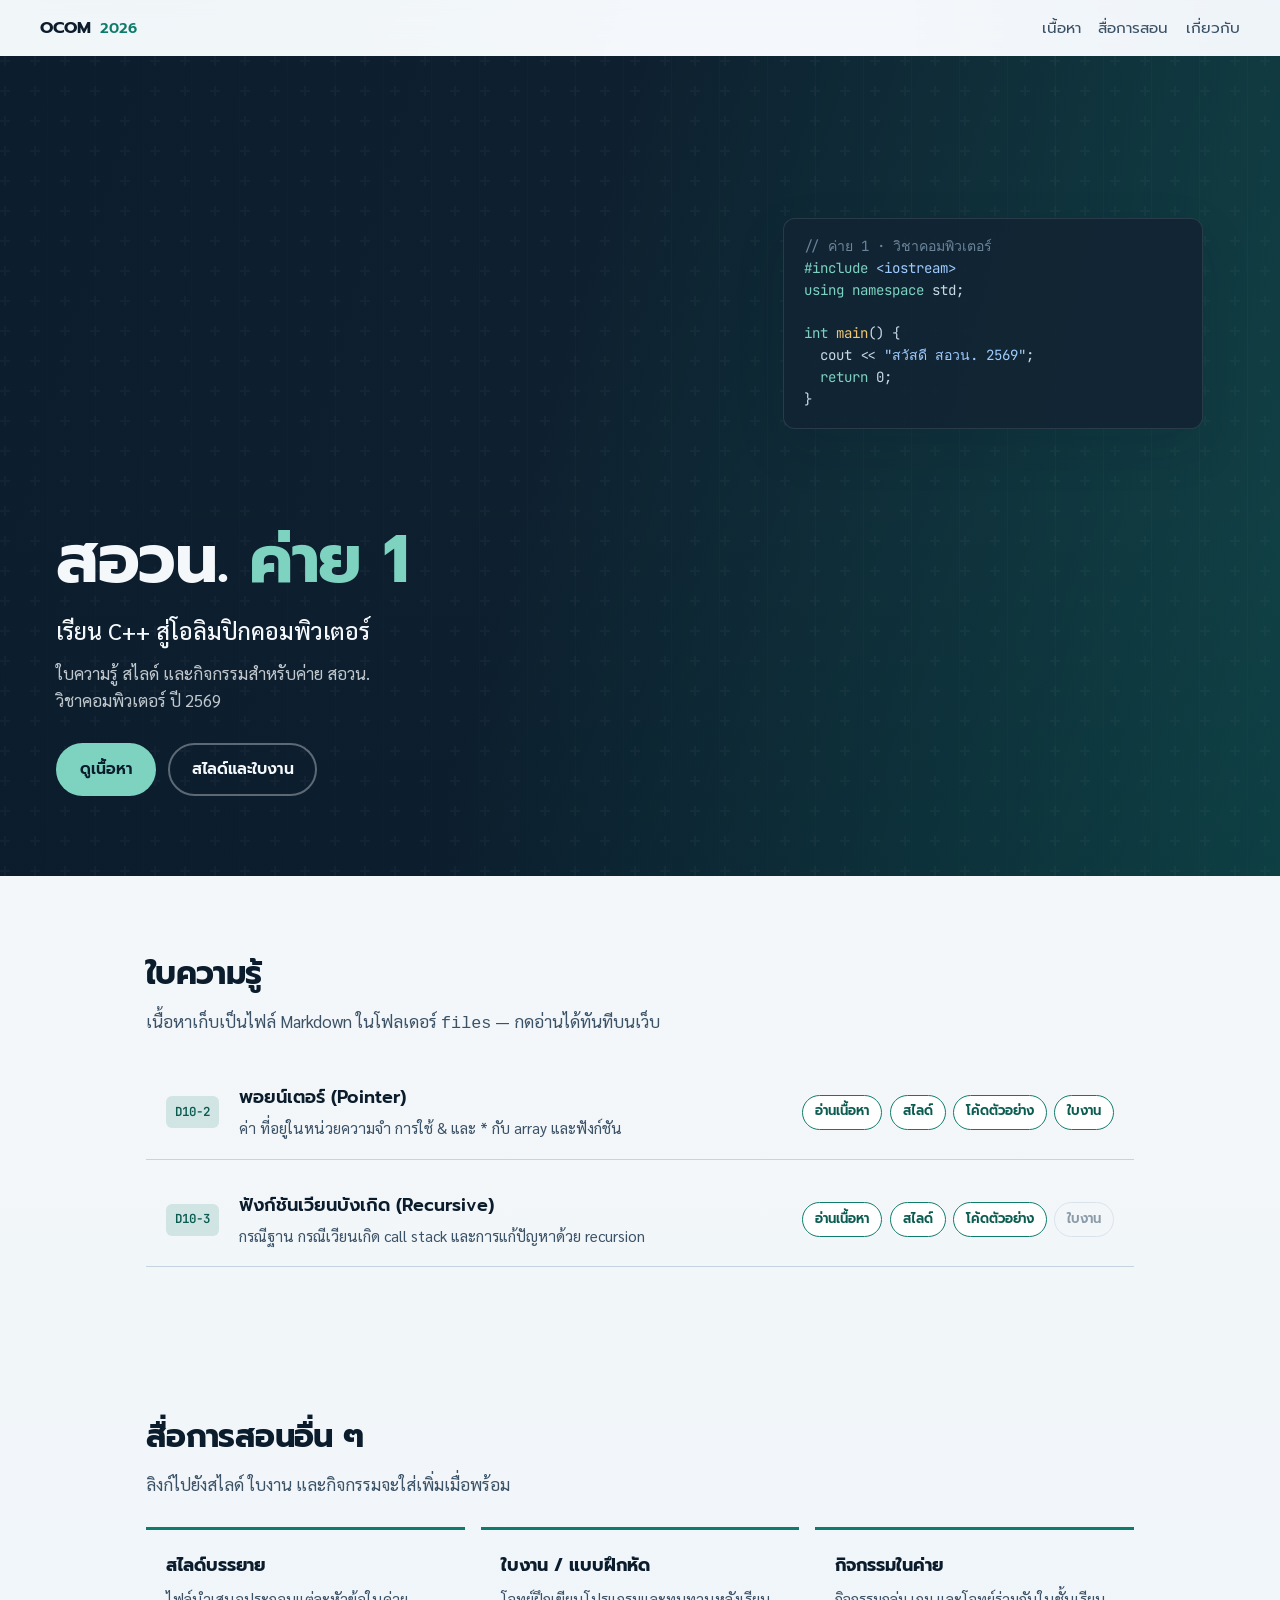
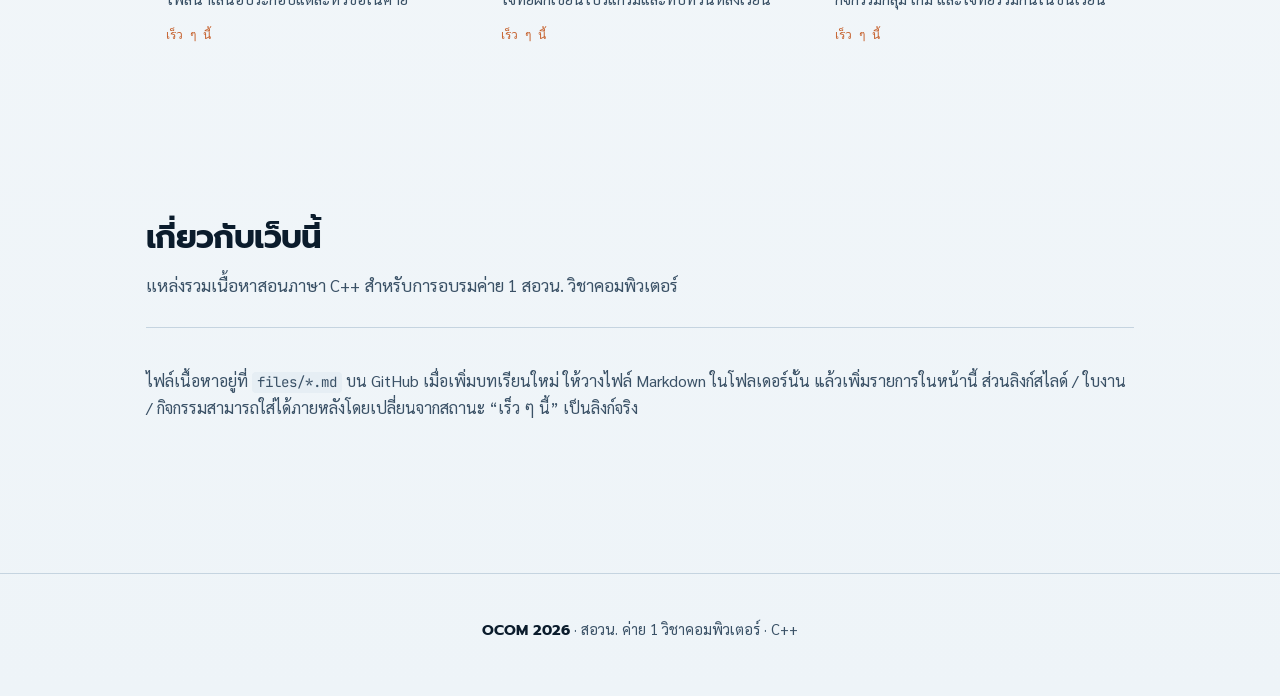
==== index.html @ b9bcac37 "Add shareable Recursive demo codes and Day 10-3 worksheet draft. Publish code_Recursive examples wit" ====
<!DOCTYPE html>
<html lang="th">
<head>
  <meta charset="UTF-8" />
  <meta name="viewport" content="width=device-width, initial-scale=1" />
  <title>OCOM 2026 · สอวน. ค่าย 1 คอมพิวเตอร์ — C++</title>
  <meta name="description" content="เว็บเนื้อหาเรียน C++ สำหรับค่าย สอวน. ค่าย 1 วิชาคอมพิวเตอร์ ปี 2569 — ใบความรู้ สไลด์ และกิจกรรม" />
  <link rel="preconnect" href="https://fonts.googleapis.com" />
  <link rel="preconnect" href="https://fonts.gstatic.com" crossorigin />
  <link href="https://fonts.googleapis.com/css2?family=JetBrains+Mono:wght@400;600&family=Prompt:wght@500;600;700&family=Sarabun:wght@400;500;600;700&display=swap" rel="stylesheet" />
  <link rel="stylesheet" href="assets/style.css" />
</head>
<body>
  <header class="site-header" id="site-header">
    <a class="brand" href="./">OCOM <span>2026</span></a>
    <nav class="nav" aria-label="เมนูหลัก">
      <a href="#lessons">เนื้อหา</a>
      <a href="#resources">สื่อการสอน</a>
      <a href="#about">เกี่ยวกับ</a>
    </nav>
  </header>

  <section class="hero" aria-label="หน้าแรก">
    <div class="hero-visual" aria-hidden="true"></div>
    <pre class="code-panel" aria-hidden="true"><span class="cm">// ค่าย 1 · วิชาคอมพิวเตอร์</span>
<span class="kw">#include</span> <span class="str">&lt;iostream&gt;</span>
<span class="kw">using namespace</span> std;

<span class="kw">int</span> <span class="fn">main</span>() {
  cout &lt;&lt; <span class="str">"สวัสดี สอวน. 2569"</span>;
  <span class="kw">return</span> 0;
}</pre>
    <div class="hero-content">
      <p class="hero-brand">สอวน. <em>ค่าย 1</em></p>
      <h1 class="hero-lead">เรียน C++ สู่โอลิมปิกคอมพิวเตอร์</h1>
      <p class="hero-sub">ใบความรู้ สไลด์ และกิจกรรมสำหรับค่าย สอวน. วิชาคอมพิวเตอร์ ปี 2569</p>
      <div class="cta-row">
        <a class="btn btn-primary" href="#lessons">ดูเนื้อหา</a>
        <a class="btn btn-ghost" href="#resources">สไลด์และใบงาน</a>
      </div>
    </div>
  </section>

  <main>
    <section class="section" id="lessons">
      <div class="section-head">
        <h2>ใบความรู้</h2>
        <p>เนื้อหาเก็บเป็นไฟล์ Markdown ในโฟลเดอร์ <code>files</code> — กดอ่านได้ทันทีบนเว็บ</p>
      </div>
      <ul class="lesson-list">
        <li class="lesson">
          <span class="lesson-day">D10-2</span>
          <div class="lesson-body">
            <h3>พอยน์เตอร์ (Pointer)</h3>
            <p>ค่า ที่อยู่ในหน่วยความจำ การใช้ &amp; และ * กับ array และฟังก์ชัน</p>
          </div>
          <div class="lesson-links">
            <a class="chip is-ready" href="lesson.html?src=files/d10-2_pointer.md">อ่านเนื้อหา</a>
            <a class="chip is-ready" href="https://canva.link/ye4s7r16jmouj58" target="_blank" rel="noopener noreferrer">สไลด์</a>
            <a class="chip is-ready" href="pointer-codes.html">โค้ดตัวอย่าง</a>
            <a class="chip is-ready" href="worksheet-pointer.html">ใบงาน</a>
          </div>
        </li>
        <li class="lesson">
          <span class="lesson-day">D10-3</span>
          <div class="lesson-body">
            <h3>ฟังก์ชันเวียนบังเกิด (Recursive)</h3>
            <p>กรณีฐาน กรณีเวียนเกิด call stack และการแก้ปัญหาด้วย recursion</p>
          </div>
          <div class="lesson-links">
            <a class="chip is-ready" href="lesson.html?src=files/d10-3_Recursive.md">อ่านเนื้อหา</a>
            <a class="chip is-ready" href="https://canva.link/5z7shzz8y8vczcf" target="_blank" rel="noopener noreferrer">สไลด์</a>
            <a class="chip is-ready" href="recursive-codes.html">โค้ดตัวอย่าง</a>
            <span class="chip is-soon" title="จะเพิ่มภายหลัง">ใบงาน</span>
          </div>
        </li>
      </ul>
    </section>

    <section class="section" id="resources">
      <div class="section-head">
        <h2>สื่อการสอนอื่น ๆ</h2>
        <p>ลิงก์ไปยังสไลด์ ใบงาน และกิจกรรมจะใส่เพิ่มเมื่อพร้อม</p>
      </div>
      <div class="resource-grid">
        <div class="resource">
          <h3>สไลด์บรรยาย</h3>
          <p>ไฟล์นำเสนอประกอบแต่ละหัวข้อในค่าย</p>
          <span class="status">เร็ว ๆ นี้</span>
        </div>
        <div class="resource">
          <h3>ใบงาน / แบบฝึกหัด</h3>
          <p>โจทย์ฝึกเขียนโปรแกรมและทบทวนหลังเรียน</p>
          <span class="status">เร็ว ๆ นี้</span>
        </div>
        <div class="resource">
          <h3>กิจกรรมในค่าย</h3>
          <p>กิจกรรมกลุ่ม เกม และโจทย์ร่วมกันในชั้นเรียน</p>
          <span class="status">เร็ว ๆ นี้</span>
        </div>
      </div>
    </section>

    <section class="section" id="about">
      <div class="section-head">
        <h2>เกี่ยวกับเว็บนี้</h2>
        <p>แหล่งรวมเนื้อหาสอนภาษา C++ สำหรับการอบรมค่าย 1 สอวน. วิชาคอมพิวเตอร์</p>
      </div>
      <div class="about-note">
        <p>
          ไฟล์เนื้อหาอยู่ที่ <code>files/*.md</code> บน GitHub
          เมื่อเพิ่มบทเรียนใหม่ ให้วางไฟล์ Markdown ในโฟลเดอร์นั้น แล้วเพิ่มรายการในหน้านี้
          ส่วนลิงก์สไลด์ / ใบงาน / กิจกรรมสามารถใส่ได้ภายหลังโดยเปลี่ยนจากสถานะ “เร็ว ๆ นี้” เป็นลิงก์จริง
        </p>
      </div>
    </section>
  </main>

  <footer class="site-footer">
    <p><strong>OCOM 2026</strong> · สอวน. ค่าย 1 วิชาคอมพิวเตอร์ · C++</p>
  </footer>

  <script src="assets/main.js"></script>
</body>
</html>
---- assets/style.css ----
:root {
  --ink: #0b1c2c;
  --ink-soft: #3a5166;
  --paper: #f3f7fa;
  --paper-deep: #e6eef4;
  --line: #c5d4e0;
  --accent: #0e7c6b;
  --accent-deep: #0a5c50;
  --accent-glow: rgba(14, 124, 107, 0.14);
  --warn: #c45c26;
  --code-bg: #122433;
  --radius: 14px;
  --shadow: 0 18px 50px rgba(11, 28, 44, 0.12);
  --font-display: "Prompt", "Sarabun", system-ui, sans-serif;
  --font-body: "Sarabun", "Prompt", system-ui, sans-serif;
  --font-mono: "JetBrains Mono", ui-monospace, monospace;
}

*,
*::before,
*::after {
  box-sizing: border-box;
}

html {
  scroll-behavior: smooth;
}

body {
  margin: 0;
  font-family: var(--font-body);
  color: var(--ink);
  background:
    radial-gradient(ellipse 80% 50% at 10% -10%, #d7ece7 0%, transparent 55%),
    radial-gradient(ellipse 60% 40% at 100% 0%, #d9e6f2 0%, transparent 50%),
    linear-gradient(180deg, #f7fafc 0%, var(--paper) 40%, #eef4f8 100%);
  min-height: 100vh;
  line-height: 1.65;
}

a {
  color: var(--accent-deep);
  text-decoration-thickness: 1.5px;
  text-underline-offset: 3px;
}

a:hover {
  color: var(--accent);
}

img {
  max-width: 100%;
  display: block;
}

.site-header {
  position: sticky;
  top: 0;
  z-index: 20;
  display: flex;
  align-items: center;
  justify-content: space-between;
  gap: 1rem;
  padding: 0.85rem clamp(1rem, 4vw, 2.5rem);
  background: rgba(243, 247, 250, 0.82);
  backdrop-filter: blur(12px);
  border-bottom: 1px solid transparent;
  transition: border-color 0.3s ease, background 0.3s ease;
}

.site-header.is-scrolled {
  border-bottom-color: var(--line);
  background: rgba(243, 247, 250, 0.94);
}

.brand {
  display: flex;
  align-items: baseline;
  gap: 0.55rem;
  font-family: var(--font-display);
  font-weight: 700;
  font-size: 1.05rem;
  color: var(--ink);
  text-decoration: none;
}

.brand span {
  color: var(--accent);
  font-weight: 600;
  font-size: 0.92rem;
}

.nav {
  display: flex;
  flex-wrap: wrap;
  gap: 0.35rem 1.1rem;
  font-family: var(--font-display);
  font-size: 0.95rem;
}

.nav a {
  color: var(--ink-soft);
  text-decoration: none;
  position: relative;
}

.nav a::after {
  content: "";
  position: absolute;
  left: 0;
  bottom: -0.2rem;
  width: 0;
  height: 2px;
  background: var(--accent);
  transition: width 0.25s ease;
}

.nav a:hover {
  color: var(--ink);
}

.nav a:hover::after {
  width: 100%;
}

/* —— Hero —— */
.hero {
  position: relative;
  min-height: min(92vh, 820px);
  display: grid;
  align-items: end;
  overflow: hidden;
  isolation: isolate;
}

.hero-visual {
  position: absolute;
  inset: 0;
  z-index: -1;
  background:
    linear-gradient(105deg, rgba(11, 28, 44, 0.88) 0%, rgba(11, 28, 44, 0.55) 42%, rgba(14, 124, 107, 0.35) 100%),
    linear-gradient(180deg, transparent 55%, rgba(11, 28, 44, 0.75) 100%),
    repeating-linear-gradient(
      90deg,
      transparent,
      transparent 47px,
      rgba(255, 255, 255, 0.03) 47px,
      rgba(255, 255, 255, 0.03) 48px
    ),
    #122433;
}

.hero-visual::before {
  content: "";
  position: absolute;
  inset: 0;
  background-image: url("data:image/svg+xml,%3Csvg width='60' height='60' viewBox='0 0 60 60' xmlns='http://www.w3.org/2000/svg'%3E%3Cg fill='none' fill-rule='evenodd'%3E%3Cg fill='%23ffffff' fill-opacity='0.04'%3E%3Cpath d='M36 34v-4h-2v4h-4v2h4v4h2v-4h4v-2h-4zm0-30V0h-2v4h-4v2h4v4h2V6h4V4h-4zM6 34v-4H4v4H0v2h4v4h2v-4h4v-2H6zM6 4V0H4v4H0v2h4v4h2V6h4V4H6z'/%3E%3C/g%3E%3C/g%3E%3C/svg%3E");
  opacity: 0.7;
}

.code-panel {
  position: absolute;
  right: clamp(1rem, 6vw, 5rem);
  top: 18%;
  width: min(420px, 42vw);
  padding: 1.1rem 1.25rem;
  border-radius: 12px;
  background: rgba(18, 36, 51, 0.92);
  border: 1px solid rgba(255, 255, 255, 0.1);
  box-shadow: var(--shadow);
  font-family: var(--font-mono);
  font-size: clamp(0.72rem, 1.4vw, 0.88rem);
  line-height: 1.55;
  color: #c8d9e6;
  opacity: 0;
  transform: translateY(18px);
  animation: rise-in 0.9s 0.25s ease forwards;
}

.code-panel .kw { color: #7dd3c0; }
.code-panel .fn { color: #f0c674; }
.code-panel .str { color: #9ecbff; }
.code-panel .cm { color: #6b8499; }

.hero-content {
  padding: clamp(2rem, 6vw, 4.5rem) clamp(1.2rem, 5vw, 3.5rem) clamp(2.5rem, 7vw, 5rem);
  color: #f4f8fb;
  max-width: 720px;
}

.hero-brand {
  font-family: var(--font-display);
  font-size: clamp(2.4rem, 7vw, 4.2rem);
  font-weight: 700;
  line-height: 1.1;
  letter-spacing: -0.02em;
  margin: 0 0 0.85rem;
  opacity: 0;
  transform: translateY(20px);
  animation: rise-in 0.8s ease forwards;
}

.hero-brand em {
  font-style: normal;
  color: #7dd3c0;
}

.hero-lead {
  font-size: clamp(1.15rem, 2.6vw, 1.45rem);
  font-weight: 500;
  margin: 0 0 0.65rem;
  max-width: 28ch;
  opacity: 0;
  transform: translateY(20px);
  animation: rise-in 0.8s 0.12s ease forwards;
}

.hero-sub {
  margin: 0 0 1.75rem;
  color: rgba(244, 248, 251, 0.78);
  font-size: 1.05rem;
  max-width: 38ch;
  opacity: 0;
  transform: translateY(20px);
  animation: rise-in 0.8s 0.22s ease forwards;
}

.cta-row {
  display: flex;
  flex-wrap: wrap;
  gap: 0.75rem;
  opacity: 0;
  transform: translateY(20px);
  animation: rise-in 0.8s 0.32s ease forwards;
}

.btn {
  display: inline-flex;
  align-items: center;
  justify-content: center;
  gap: 0.4rem;
  padding: 0.72rem 1.35rem;
  border-radius: 999px;
  font-family: var(--font-display);
  font-weight: 600;
  font-size: 0.98rem;
  text-decoration: none;
  border: 2px solid transparent;
  transition: transform 0.2s ease, background 0.2s ease, color 0.2s ease, border-color 0.2s ease;
}

.btn:hover {
  transform: translateY(-2px);
}

.btn-primary {
  background: #7dd3c0;
  color: var(--ink);
}

.btn-primary:hover {
  background: #9ee0d2;
  color: var(--ink);
}

.btn-ghost {
  background: transparent;
  color: #f4f8fb;
  border-color: rgba(244, 248, 251, 0.35);
}

.btn-ghost:hover {
  border-color: #7dd3c0;
  color: #7dd3c0;
}

@keyframes rise-in {
  to {
    opacity: 1;
    transform: translateY(0);
  }
}

/* —— Sections —— */
main {
  padding-bottom: 4rem;
}

.section {
  padding: clamp(2.5rem, 6vw, 4.5rem) clamp(1.2rem, 5vw, 3.5rem);
  max-width: 1100px;
  margin: 0 auto;
}

.section-head {
  margin-bottom: 1.75rem;
  max-width: 40rem;
}

.section-head h2 {
  font-family: var(--font-display);
  font-size: clamp(1.55rem, 3vw, 2rem);
  font-weight: 700;
  margin: 0 0 0.45rem;
  letter-spacing: -0.02em;
}

.section-head p {
  margin: 0;
  color: var(--ink-soft);
  font-size: 1.05rem;
}

.lesson-list {
  list-style: none;
  margin: 0;
  padding: 0;
  display: flex;
  flex-direction: column;
  gap: 0.85rem;
}

.lesson {
  display: grid;
  grid-template-columns: auto 1fr auto;
  gap: 1rem 1.25rem;
  align-items: center;
  padding: 1.1rem 1.25rem;
  border-bottom: 1px solid var(--line);
  opacity: 0;
  transform: translateY(12px);
  transition: background 0.2s ease, transform 0.2s ease;
}

.lesson.is-visible {
  animation: rise-in 0.55s ease forwards;
}

.lesson:hover {
  background: var(--accent-glow);
}

.lesson-day {
  font-family: var(--font-mono);
  font-size: 0.78rem;
  font-weight: 600;
  color: var(--accent-deep);
  background: var(--accent-glow);
  padding: 0.35rem 0.55rem;
  border-radius: 6px;
  white-space: nowrap;
}

.lesson-body h3 {
  font-family: var(--font-display);
  font-size: 1.12rem;
  font-weight: 600;
  margin: 0 0 0.2rem;
}

.lesson-body p {
  margin: 0;
  color: var(--ink-soft);
  font-size: 0.95rem;
}

.lesson-links {
  display: flex;
  flex-wrap: wrap;
  gap: 0.45rem;
  justify-content: flex-end;
}

.chip {
  display: inline-flex;
  align-items: center;
  padding: 0.35rem 0.75rem;
  border-radius: 999px;
  font-family: var(--font-display);
  font-size: 0.82rem;
  font-weight: 600;
  text-decoration: none;
  border: 1.5px solid var(--line);
  color: var(--ink-soft);
  background: transparent;
  transition: border-color 0.2s ease, color 0.2s ease, background 0.2s ease;
}

.chip:hover {
  border-color: var(--accent);
  color: var(--accent-deep);
  background: #fff;
}

.chip.is-ready {
  border-color: var(--accent);
  color: var(--accent-deep);
  background: #fff;
}

.chip.is-soon {
  opacity: 0.55;
  cursor: default;
  pointer-events: none;
}

.resource-grid {
  display: grid;
  grid-template-columns: repeat(auto-fit, minmax(220px, 1fr));
  gap: 1rem;
}

.resource {
  padding: 1.35rem 1.25rem;
  border-top: 3px solid var(--accent);
  background: transparent;
}

.resource h3 {
  font-family: var(--font-display);
  font-size: 1.1rem;
  margin: 0 0 0.4rem;
}

.resource p {
  margin: 0;
  color: var(--ink-soft);
  font-size: 0.95rem;
}

.resource .status {
  display: inline-block;
  margin-top: 0.85rem;
  font-family: var(--font-mono);
  font-size: 0.75rem;
  color: var(--warn);
}

.about-note {
  padding: 1.5rem 0 0;
  border-top: 1px solid var(--line);
  color: var(--ink-soft);
  font-size: 1rem;
}

.about-note code {
  font-family: var(--font-mono);
  font-size: 0.88em;
  background: var(--paper-deep);
  padding: 0.1em 0.35em;
  border-radius: 4px;
}

.site-footer {
  padding: 1.75rem clamp(1.2rem, 5vw, 3.5rem) 2.5rem;
  border-top: 1px solid var(--line);
  color: var(--ink-soft);
  font-size: 0.92rem;
  text-align: center;
}

.site-footer strong {
  color: var(--ink);
  font-family: var(--font-display);
}

@media (max-width: 720px) {
  .code-panel {
    display: none;
  }

  .hero {
    min-height: 78vh;
  }

  .lesson {
    grid-template-columns: auto 1fr;
  }

  .lesson-links {
    grid-column: 1 / -1;
    justify-content: flex-start;
  }
}
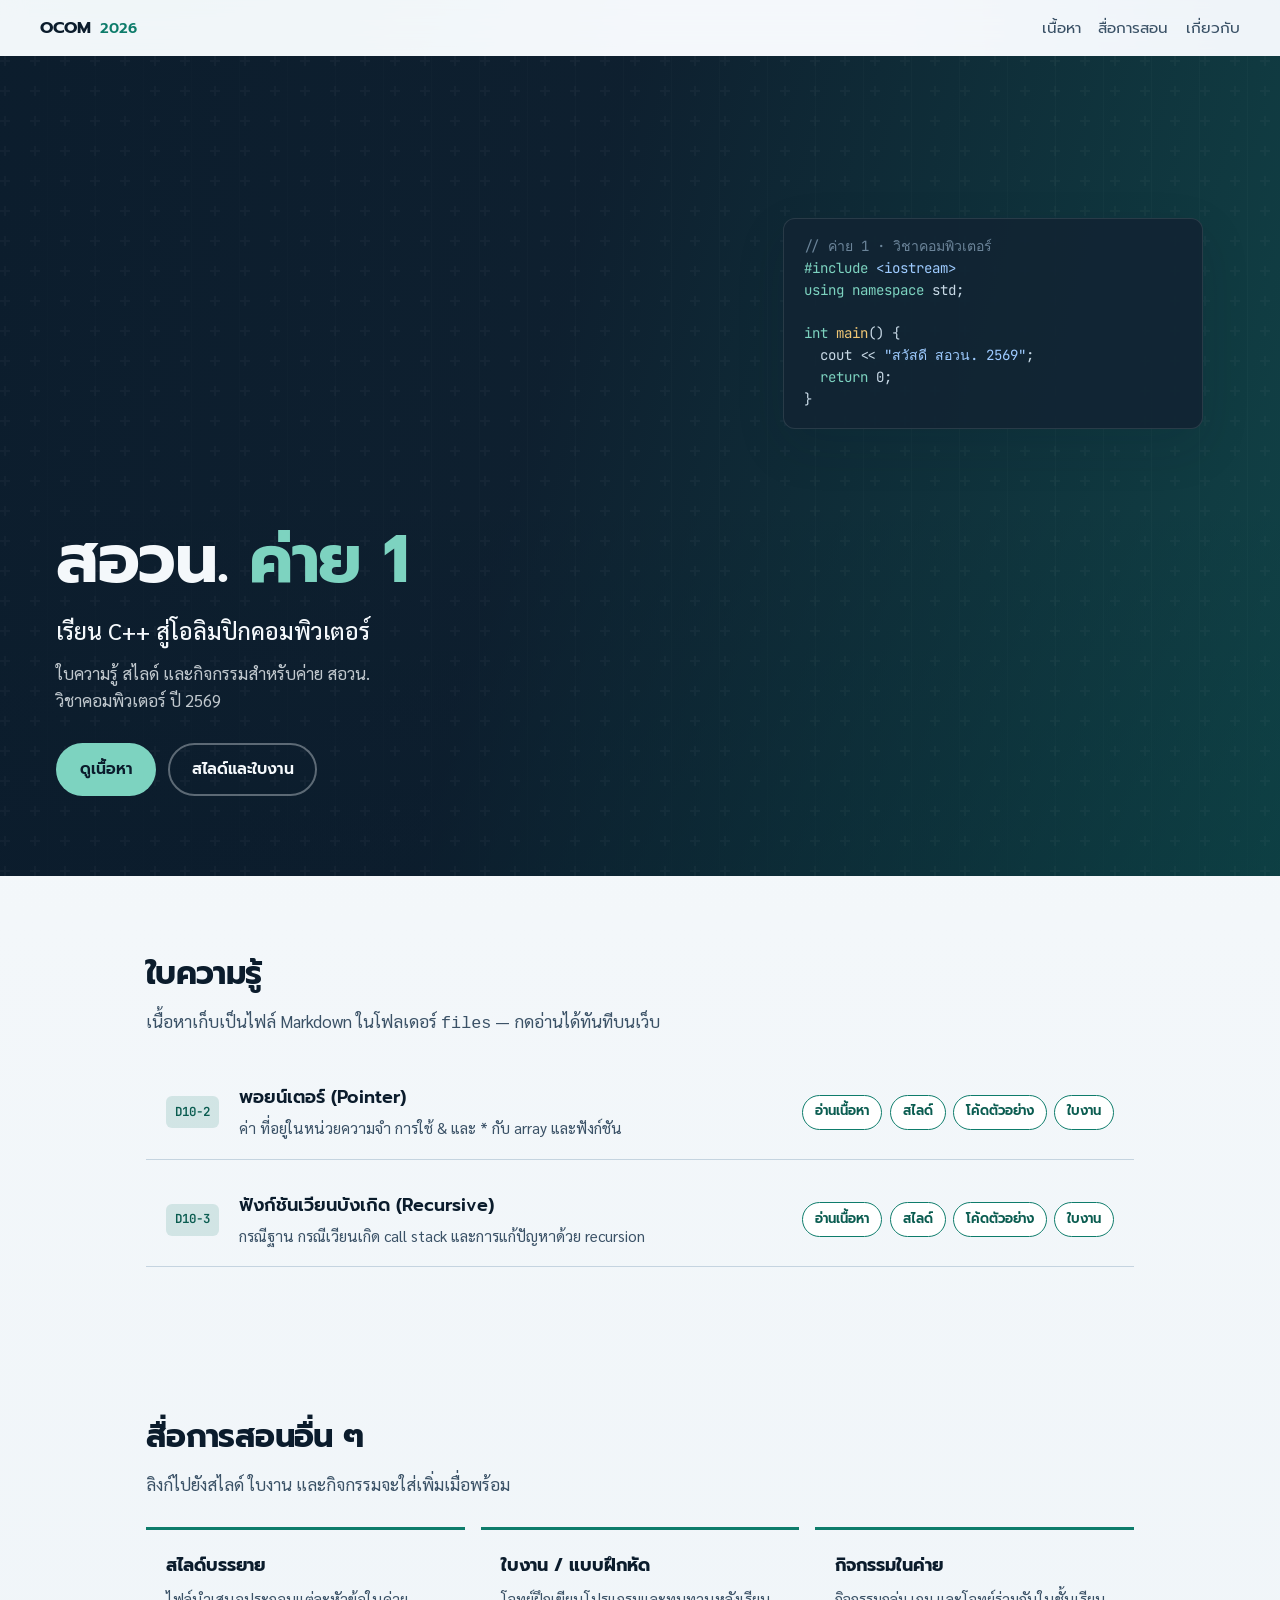
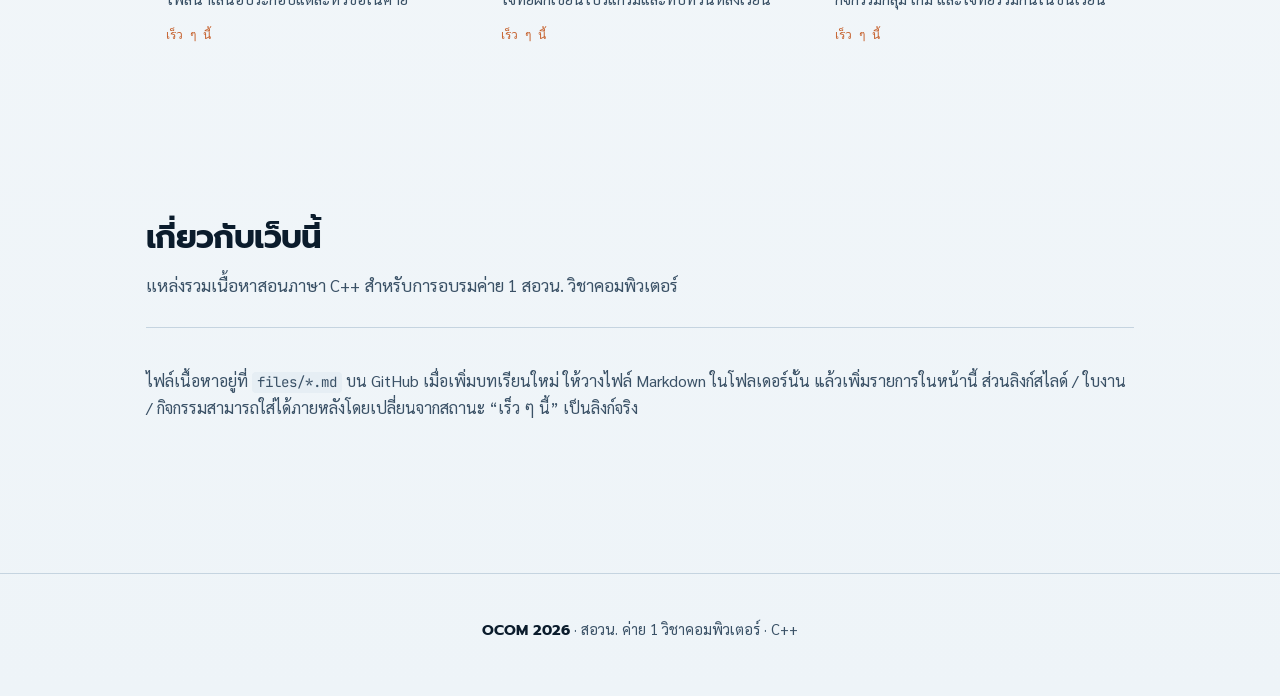
==== commit c1a9a395: "Add interactive Recursive worksheet with shared submit flow. Let students complete Act10-3 online, e" ====
--- a/index.html
+++ b/index.html
@@ -71,7 +71,7 @@
             <a class="chip is-ready" href="lesson.html?src=files/d10-3_Recursive.md">อ่านเนื้อหา</a>
             <a class="chip is-ready" href="https://canva.link/5z7shzz8y8vczcf" target="_blank" rel="noopener noreferrer">สไลด์</a>
             <a class="chip is-ready" href="recursive-codes.html">โค้ดตัวอย่าง</a>
-            <span class="chip is-soon" title="จะเพิ่มภายหลัง">ใบงาน</span>
+            <a class="chip is-ready" href="worksheet-recursive.html">ใบงาน</a>
           </div>
         </li>
       </ul>
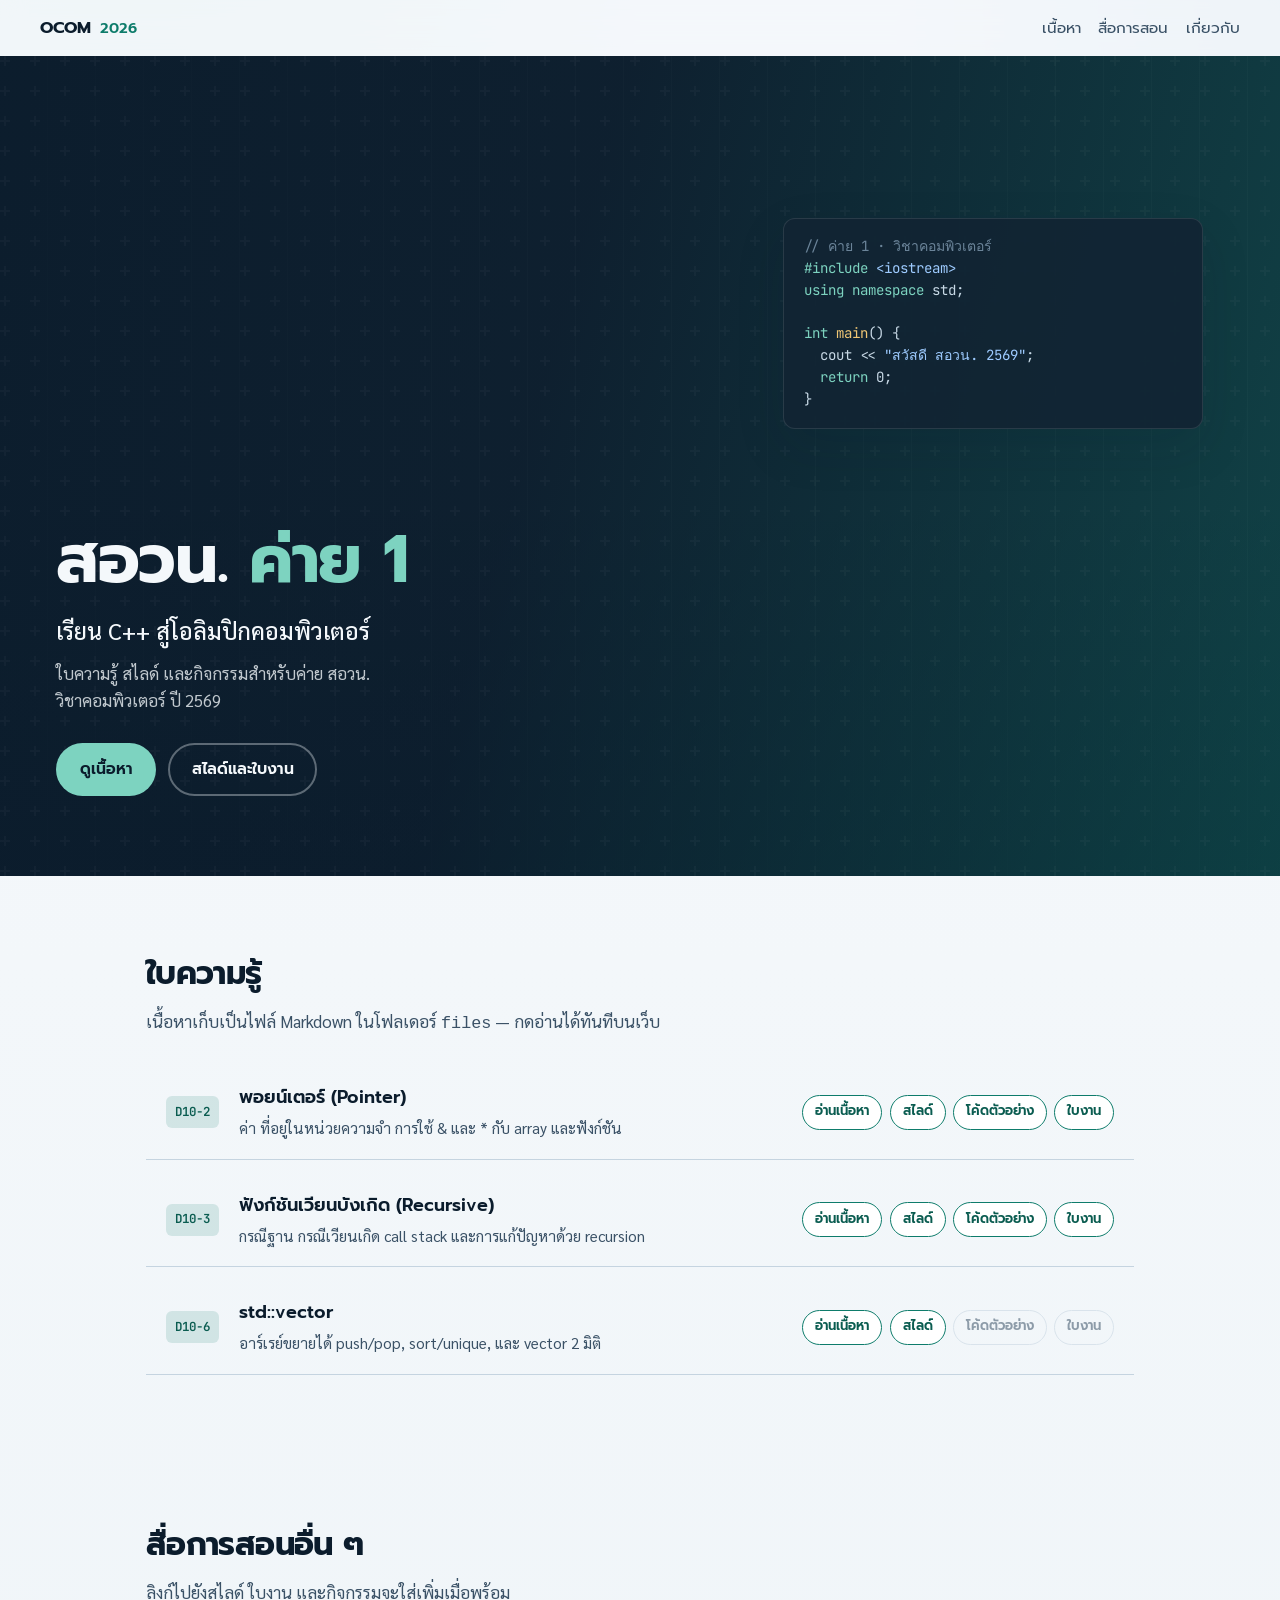
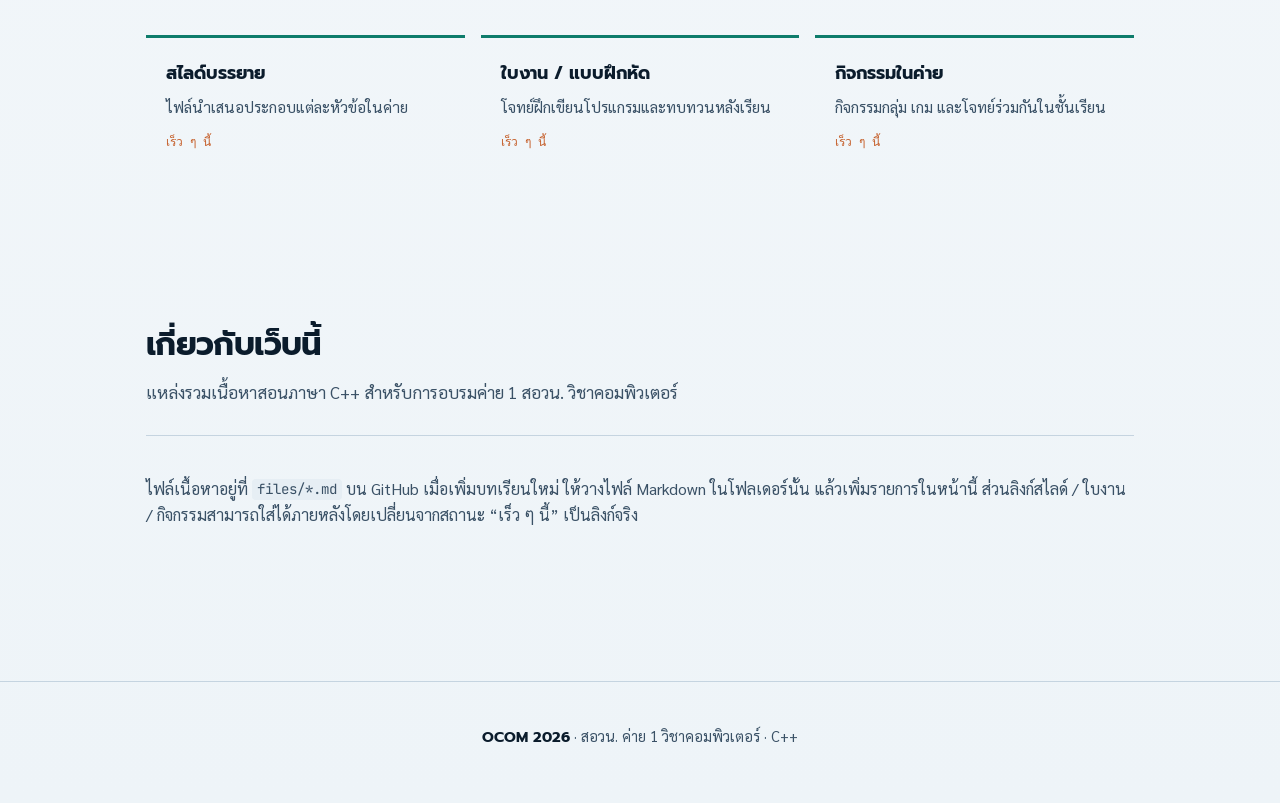
==== commit a555c9bb: "Add Vector lesson entry with content and Canva slide links. Surface Day 10-6 std::vector materials o" ====
--- a/index.html
+++ b/index.html
@@ -56,7 +56,7 @@
           </div>
           <div class="lesson-links">
             <a class="chip is-ready" href="lesson.html?src=files/d10-2_pointer.md">อ่านเนื้อหา</a>
-            <a class="chip is-ready" href="https://canva.link/ye4s7r16jmouj58" target="_blank" rel="noopener noreferrer">สไลด์</a>
+            <a class="chip is-ready" href="https://canva.link/73ogkujxoye3roa" target="_blank" rel="noopener noreferrer">สไลด์</a>
             <a class="chip is-ready" href="pointer-codes.html">โค้ดตัวอย่าง</a>
             <a class="chip is-ready" href="worksheet-pointer.html">ใบงาน</a>
           </div>
@@ -69,9 +69,22 @@
           </div>
           <div class="lesson-links">
             <a class="chip is-ready" href="lesson.html?src=files/d10-3_Recursive.md">อ่านเนื้อหา</a>
-            <a class="chip is-ready" href="https://canva.link/5z7shzz8y8vczcf" target="_blank" rel="noopener noreferrer">สไลด์</a>
+            <a class="chip is-ready" href="https://canva.link/zoj7g9pfkkti8qu" target="_blank" rel="noopener noreferrer">สไลด์</a>
             <a class="chip is-ready" href="recursive-codes.html">โค้ดตัวอย่าง</a>
             <a class="chip is-ready" href="worksheet-recursive.html">ใบงาน</a>
+          </div>
+        </li>
+        <li class="lesson">
+          <span class="lesson-day">D10-6</span>
+          <div class="lesson-body">
+            <h3>std::vector</h3>
+            <p>อาร์เรย์ขยายได้ push/pop, sort/unique, และ vector 2 มิติ</p>
+          </div>
+          <div class="lesson-links">
+            <a class="chip is-ready" href="lesson.html?src=files/d10-6_vector.md">อ่านเนื้อหา</a>
+            <a class="chip is-ready" href="https://canva.link/nfdvx68j32idsig" target="_blank" rel="noopener noreferrer">สไลด์</a>
+            <span class="chip is-soon" title="จะเพิ่มภายหลัง">โค้ดตัวอย่าง</span>
+            <span class="chip is-soon" title="จะเพิ่มภายหลัง">ใบงาน</span>
           </div>
         </li>
       </ul>
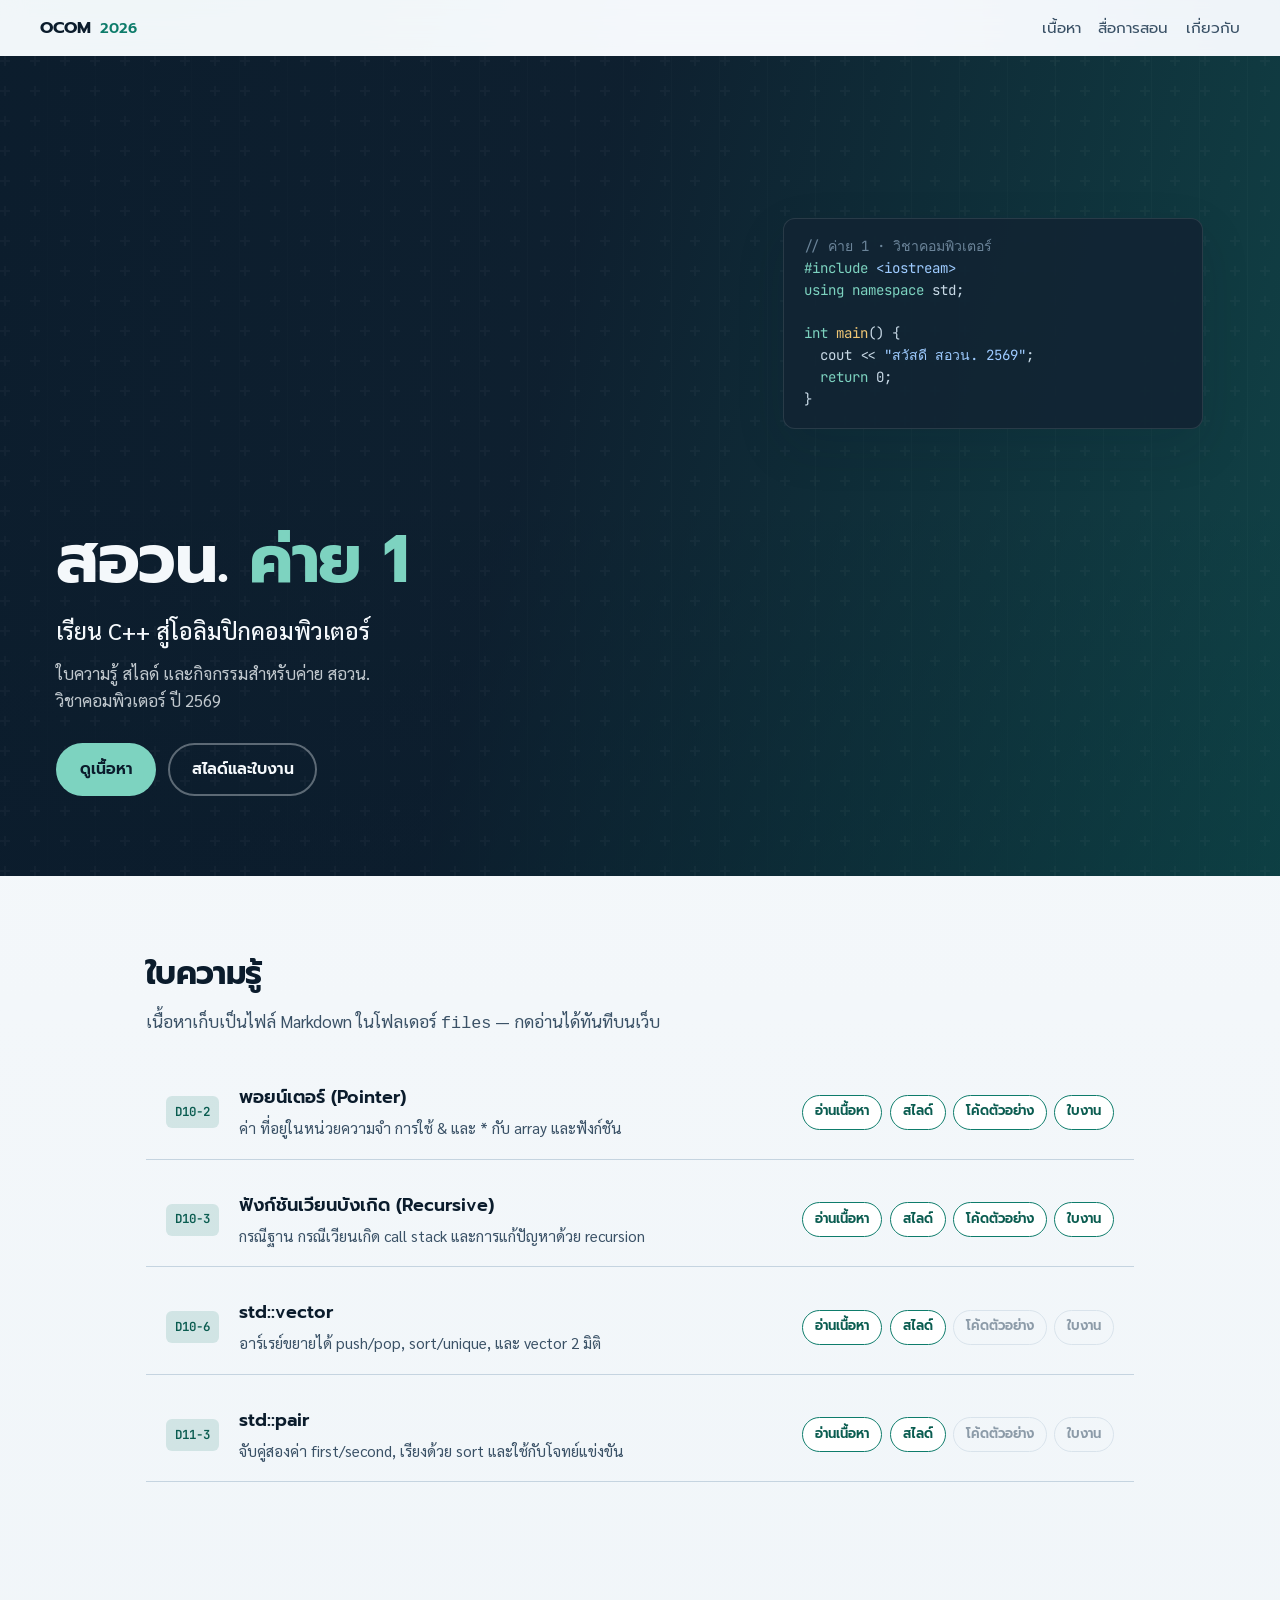
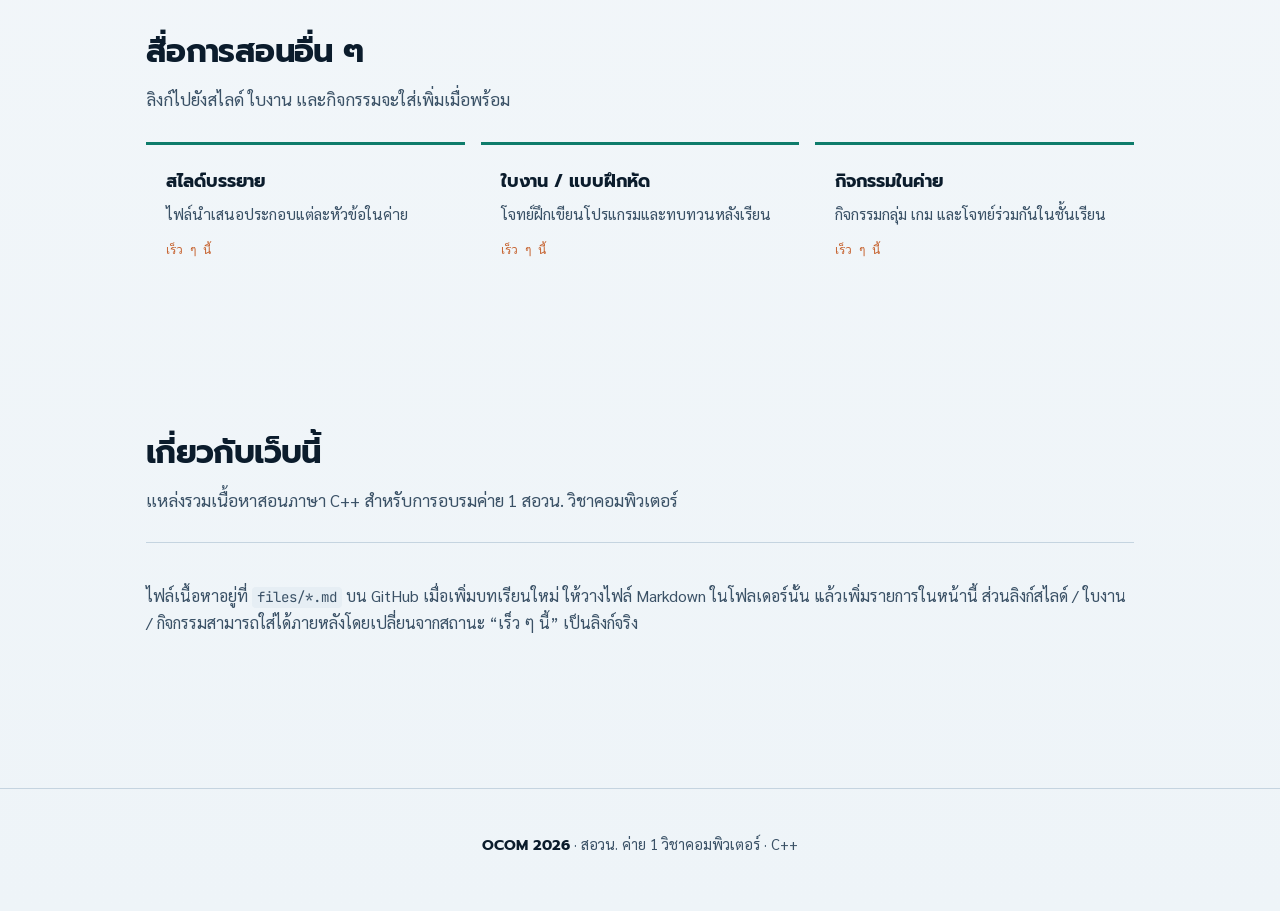
==== commit be38cc05: "Add Pair lesson materials and homepage links. Publish Day 11-3 std::pair notes with content and Canv" ====
--- a/index.html
+++ b/index.html
@@ -87,6 +87,19 @@
             <span class="chip is-soon" title="จะเพิ่มภายหลัง">ใบงาน</span>
           </div>
         </li>
+        <li class="lesson">
+          <span class="lesson-day">D11-3</span>
+          <div class="lesson-body">
+            <h3>std::pair</h3>
+            <p>จับคู่สองค่า first/second, เรียงด้วย sort และใช้กับโจทย์แข่งขัน</p>
+          </div>
+          <div class="lesson-links">
+            <a class="chip is-ready" href="lesson.html?src=files/d11-3_pair.md">อ่านเนื้อหา</a>
+            <a class="chip is-ready" href="https://canva.link/uhqk123mw6zislr" target="_blank" rel="noopener noreferrer">สไลด์</a>
+            <span class="chip is-soon" title="จะเพิ่มภายหลัง">โค้ดตัวอย่าง</span>
+            <span class="chip is-soon" title="จะเพิ่มภายหลัง">ใบงาน</span>
+          </div>
+        </li>
       </ul>
     </section>
 
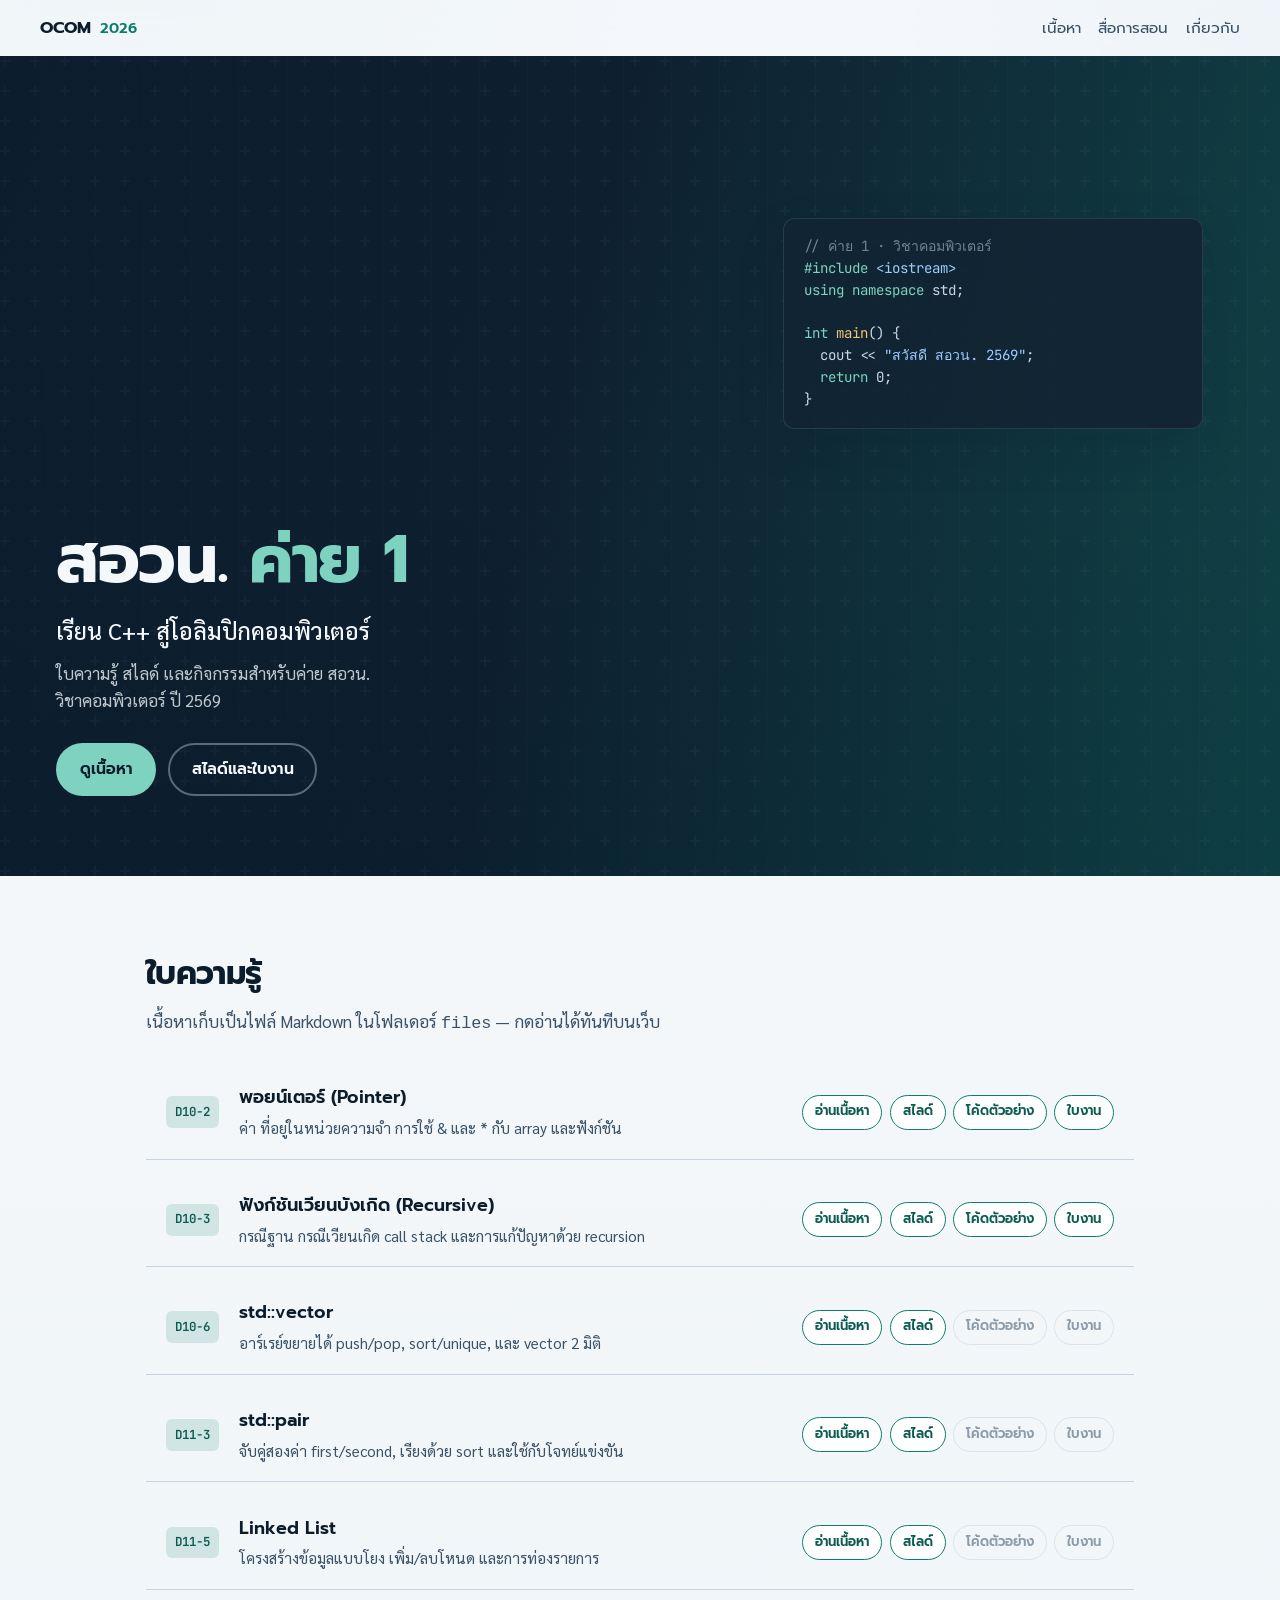
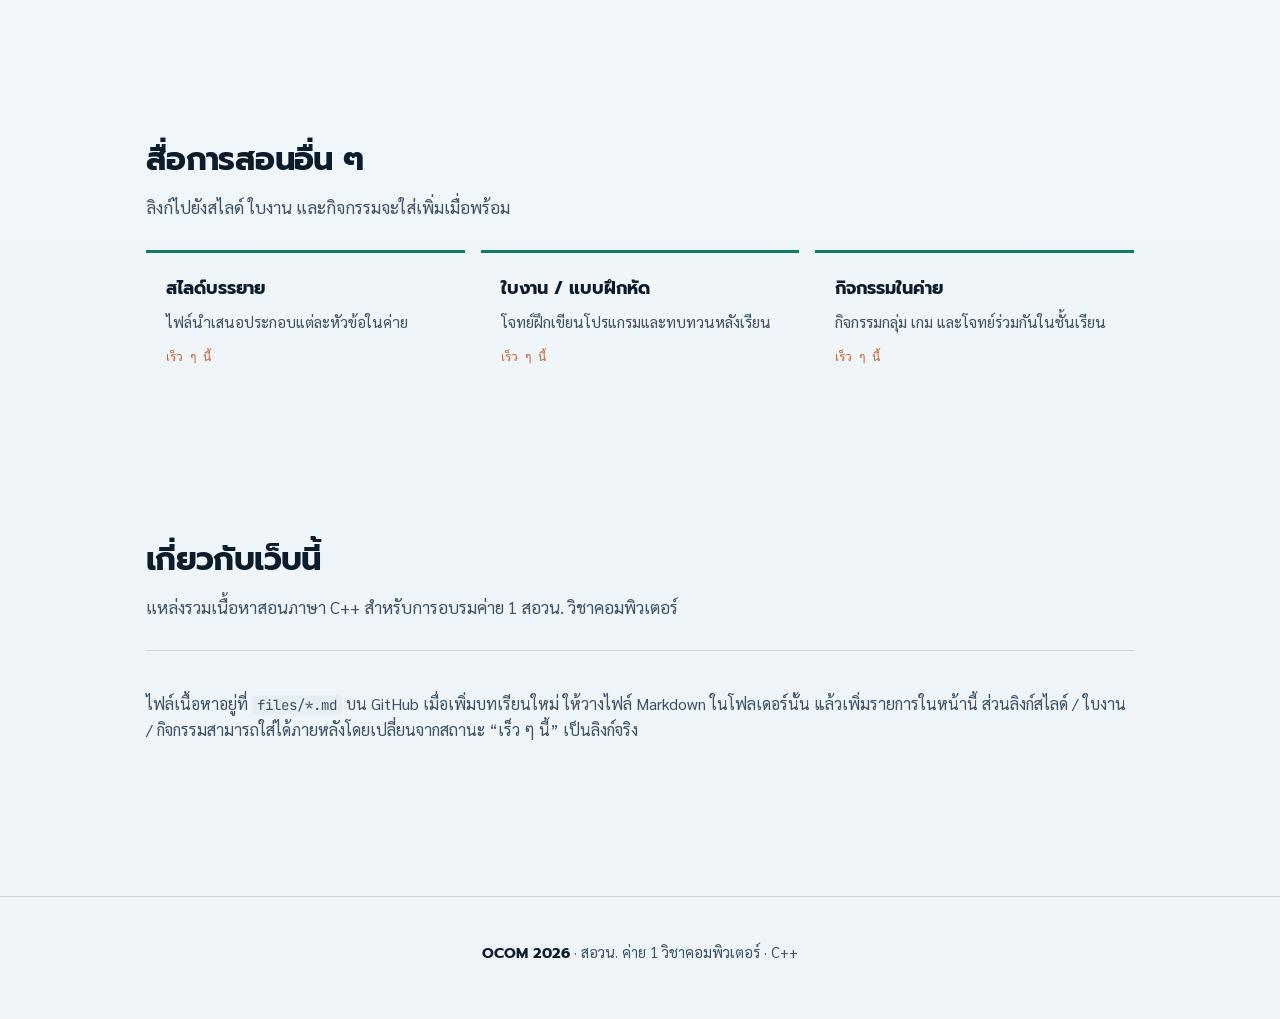
==== commit 489921d0: "Add Linked List lesson materials and homepage links. Publish Day 11-5 linked list notes with content" ====
--- a/index.html
+++ b/index.html
@@ -100,6 +100,19 @@
             <span class="chip is-soon" title="จะเพิ่มภายหลัง">ใบงาน</span>
           </div>
         </li>
+        <li class="lesson">
+          <span class="lesson-day">D11-5</span>
+          <div class="lesson-body">
+            <h3>Linked List</h3>
+            <p>โครงสร้างข้อมูลแบบโยง เพิ่ม/ลบโหนด และการท่องรายการ</p>
+          </div>
+          <div class="lesson-links">
+            <a class="chip is-ready" href="lesson.html?src=files/d11-5_linklist.md">อ่านเนื้อหา</a>
+            <a class="chip is-ready" href="https://canva.link/90sqfdeie1139d2" target="_blank" rel="noopener noreferrer">สไลด์</a>
+            <span class="chip is-soon" title="จะเพิ่มภายหลัง">โค้ดตัวอย่าง</span>
+            <span class="chip is-soon" title="จะเพิ่มภายหลัง">ใบงาน</span>
+          </div>
+        </li>
       </ul>
     </section>
 
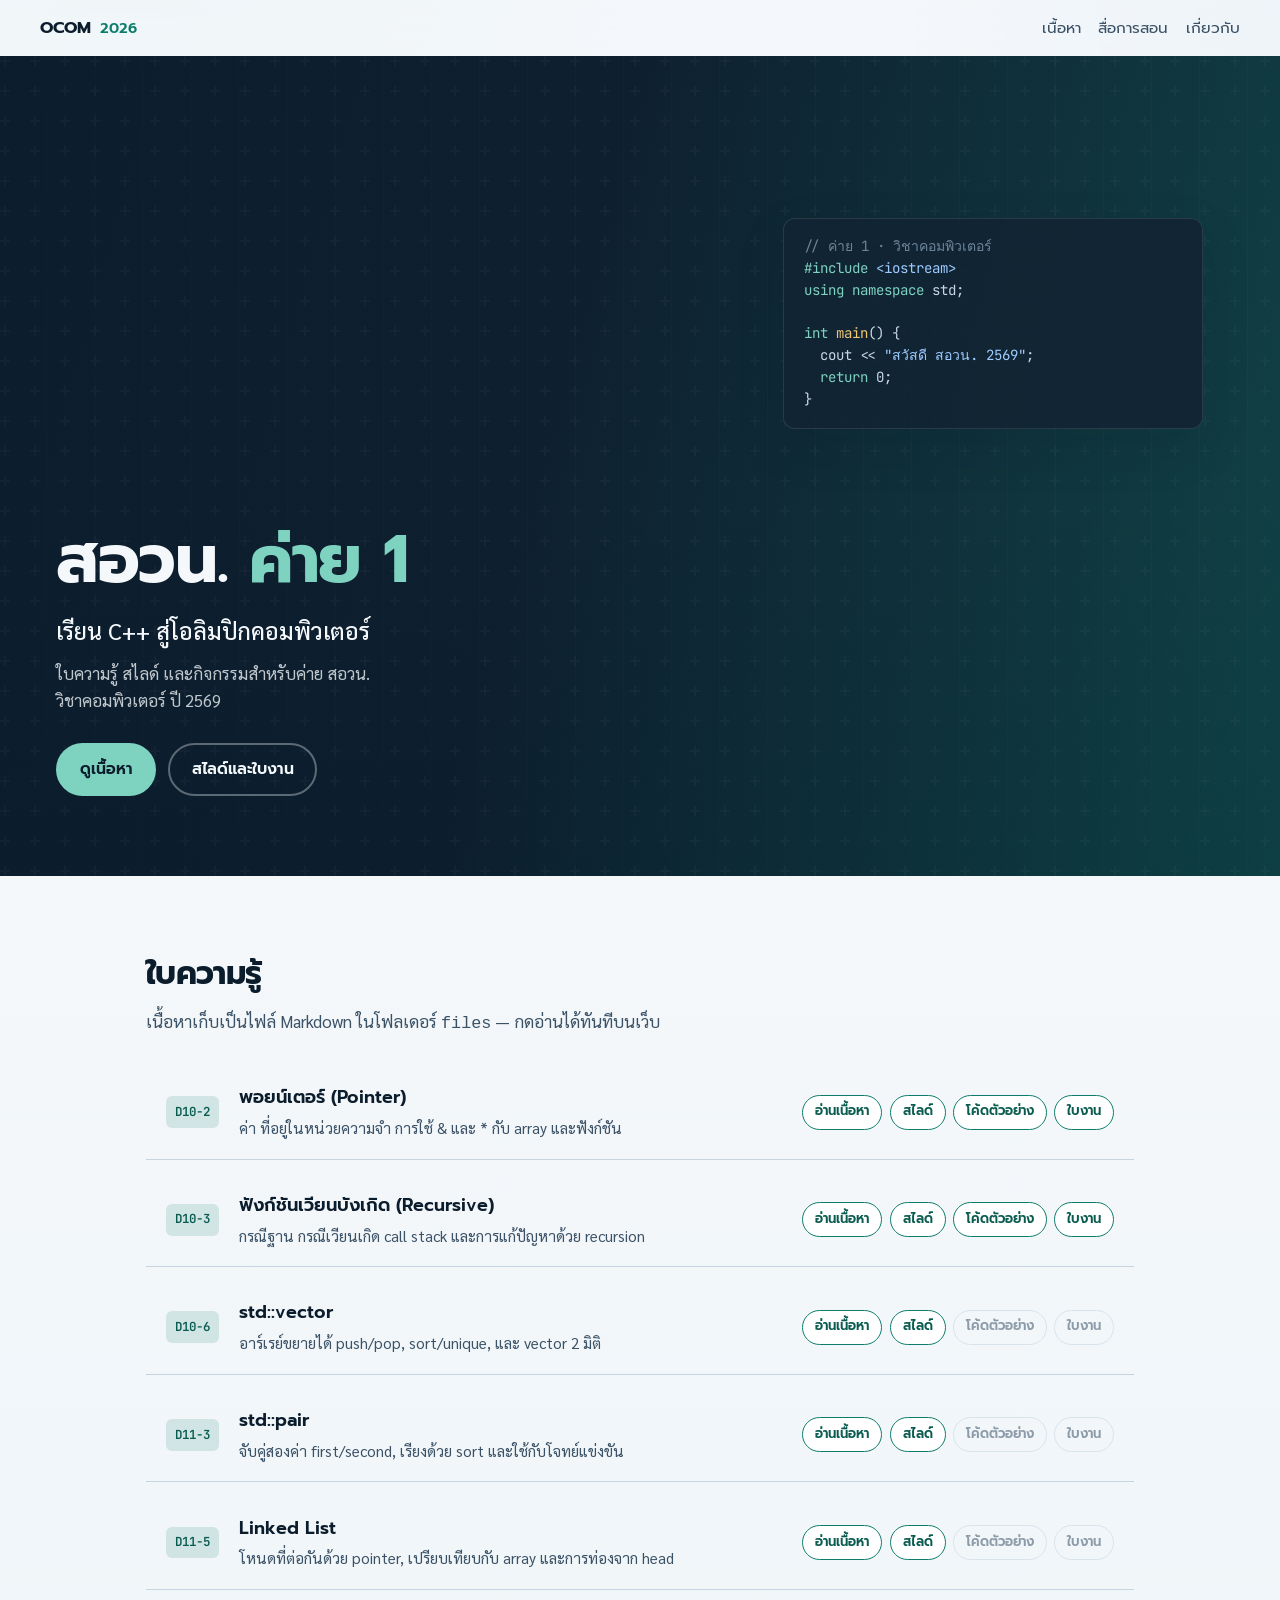
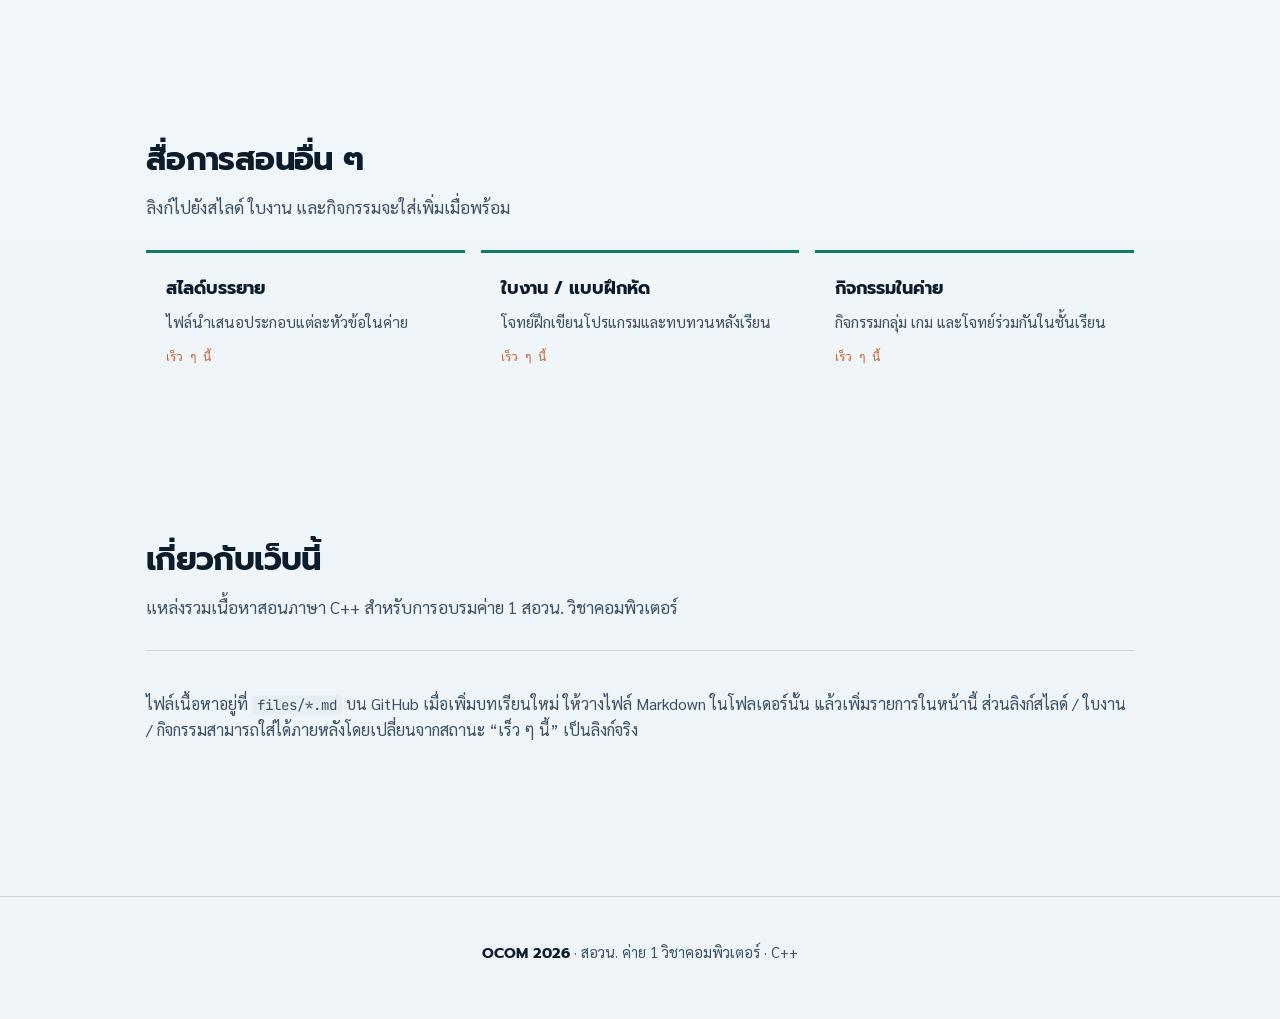
==== commit ceae22fc: "Refresh Linked List homepage entry and disable Jekyll on Pages. Force a Pages rebuild so D11-5 shows" ====
--- a/index.html
+++ b/index.html
@@ -104,7 +104,7 @@
           <span class="lesson-day">D11-5</span>
           <div class="lesson-body">
             <h3>Linked List</h3>
-            <p>โครงสร้างข้อมูลแบบโยง เพิ่ม/ลบโหนด และการท่องรายการ</p>
+            <p>โหนดที่ต่อกันด้วย pointer, เปรียบเทียบกับ array และการท่องจาก head</p>
           </div>
           <div class="lesson-links">
             <a class="chip is-ready" href="lesson.html?src=files/d11-5_linklist.md">อ่านเนื้อหา</a>
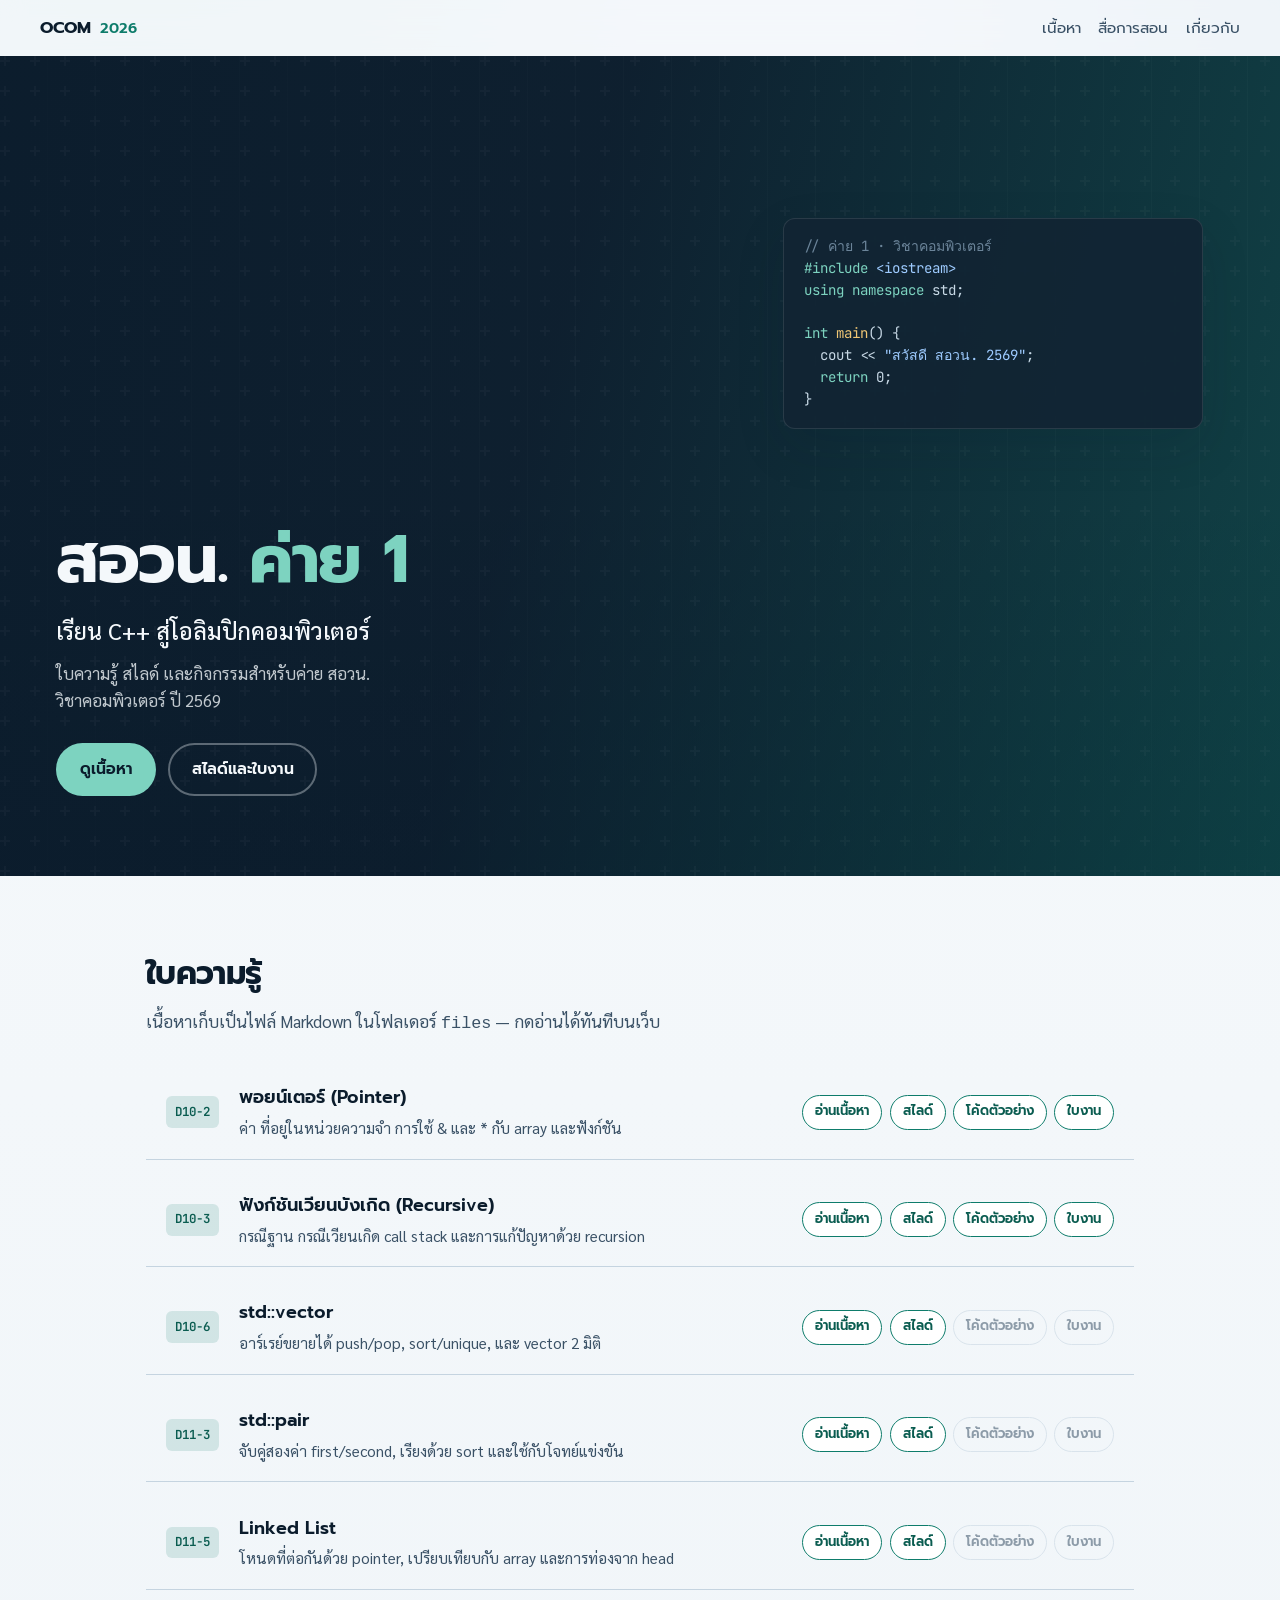
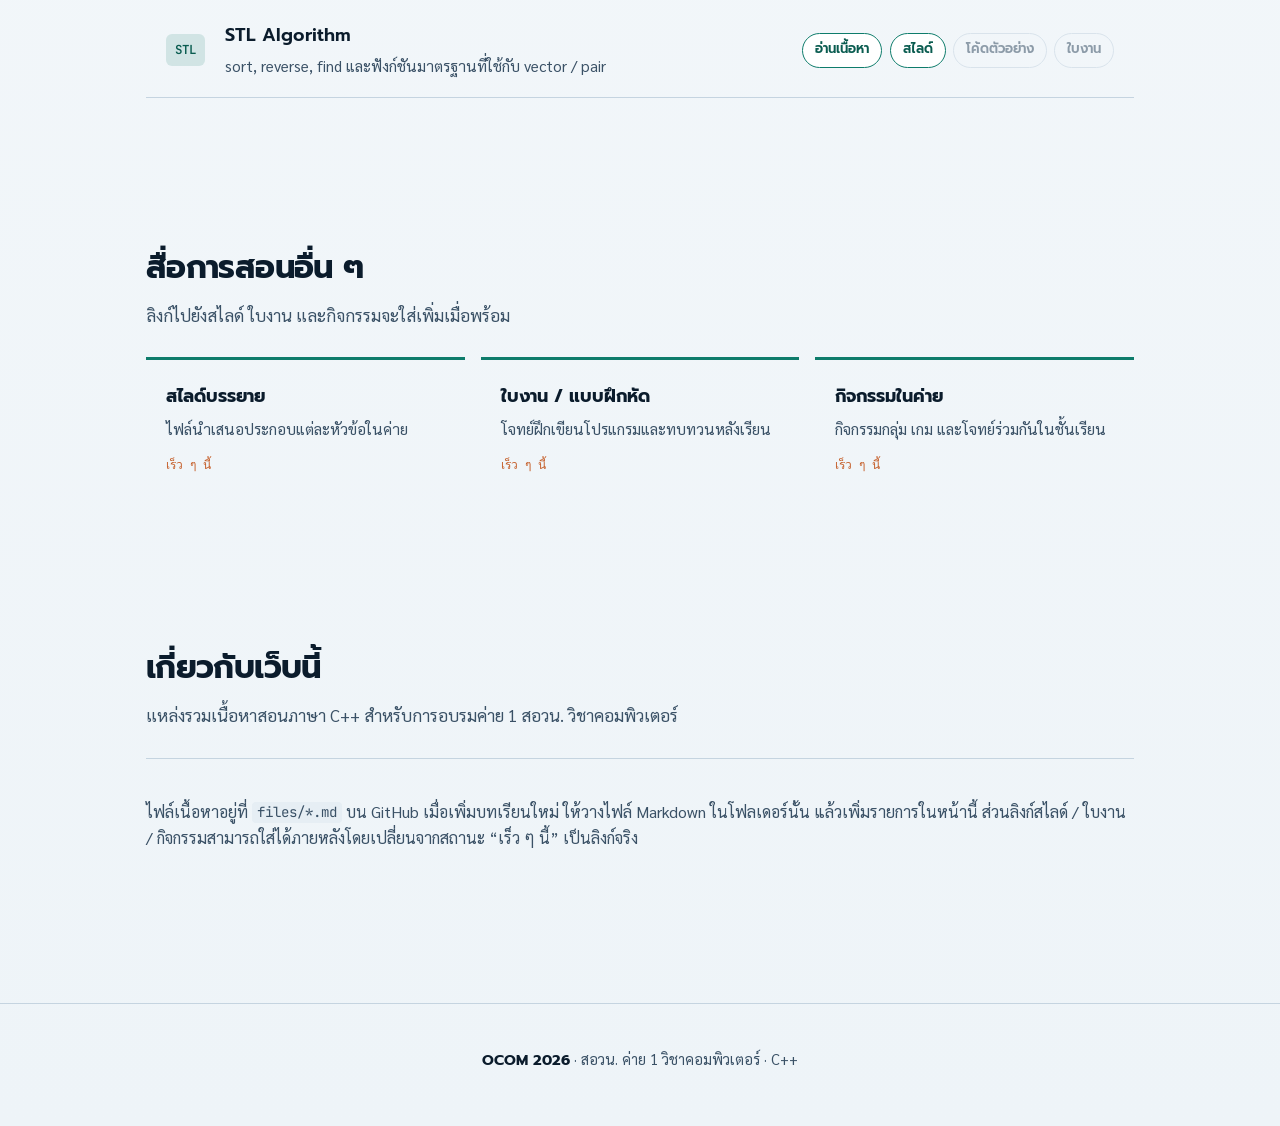
==== commit f0395cc7: "Add STL Algorithm lesson materials and homepage links. Publish algorithm notes with content and Canv" ====
--- a/index.html
+++ b/index.html
@@ -113,6 +113,19 @@
             <span class="chip is-soon" title="จะเพิ่มภายหลัง">ใบงาน</span>
           </div>
         </li>
+        <li class="lesson">
+          <span class="lesson-day">STL</span>
+          <div class="lesson-body">
+            <h3>STL Algorithm</h3>
+            <p>sort, reverse, find และฟังก์ชันมาตรฐานที่ใช้กับ vector / pair</p>
+          </div>
+          <div class="lesson-links">
+            <a class="chip is-ready" href="lesson.html?src=files/STL_algorithm.md">อ่านเนื้อหา</a>
+            <a class="chip is-ready" href="https://canva.link/2rqzel4rcurr0y7" target="_blank" rel="noopener noreferrer">สไลด์</a>
+            <span class="chip is-soon" title="จะเพิ่มภายหลัง">โค้ดตัวอย่าง</span>
+            <span class="chip is-soon" title="จะเพิ่มภายหลัง">ใบงาน</span>
+          </div>
+        </li>
       </ul>
     </section>
 
